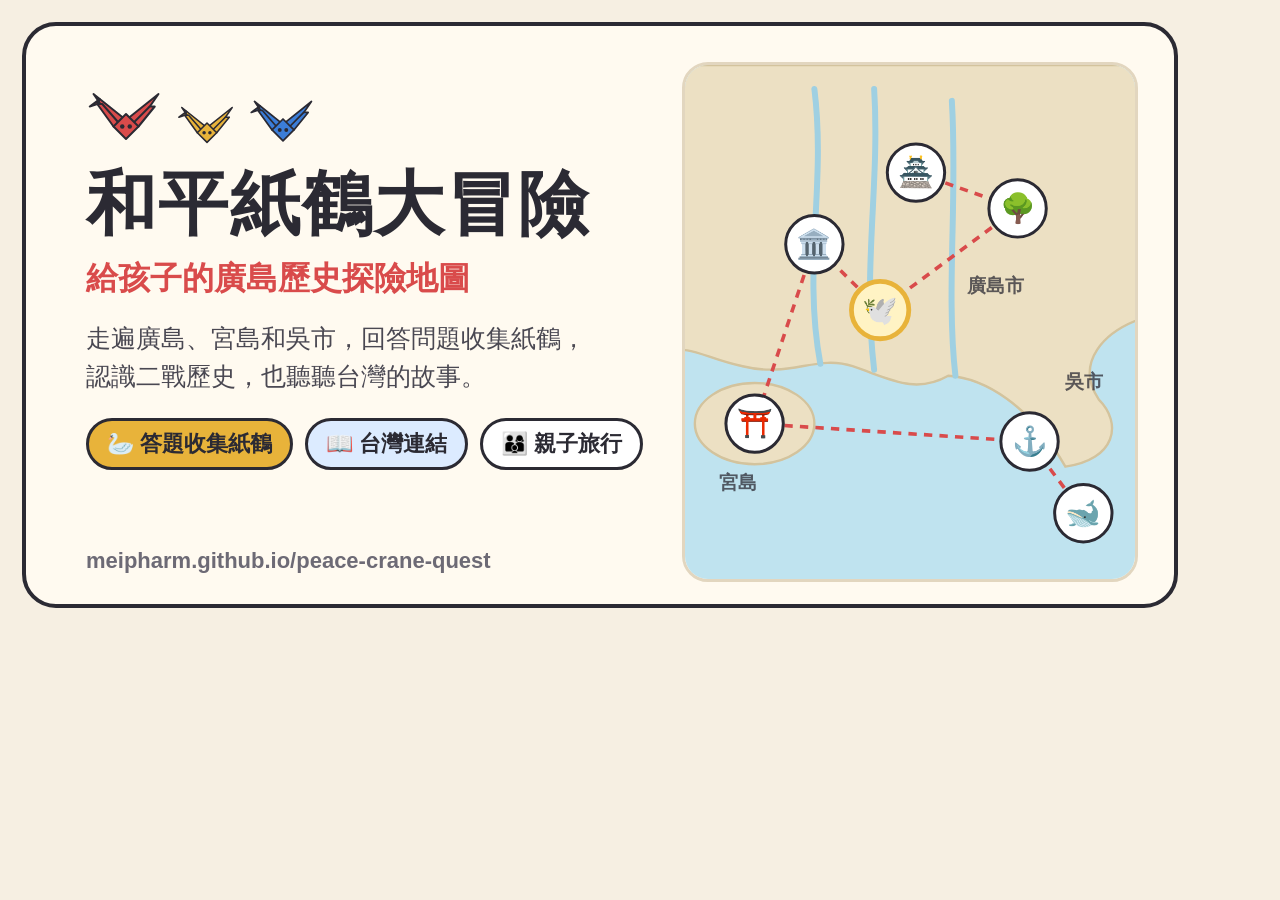
==== og/og.html @ 5ba948e8 "C-007 feat: 加入 Facebook、LINE 分享預覽圖與 OG 設定 新增 1200×630 分享圖 og-image.png（原稿 og/og.html）， 並加上 og:title、" ====
<!doctype html>
<!-- 分享預覽圖原稿（1200×630）。重新產生：用 Edge 無頭模式截圖成 ../og-image.png -->
<html lang="zh-Hant-TW">
<head>
<meta charset="utf-8">
<style>
  html, body { margin: 0; width: 1200px; height: 630px; overflow: hidden; }
  body {
    font-family: 'Microsoft JhengHei', 'Noto Sans TC', sans-serif;
    background: #f6efe2; color: #2b2a33; position: relative;
  }
  .frame { position: absolute; inset: 22px; border: 4px solid #2b2a33; border-radius: 34px; overflow: hidden; background: #fffaf0; }
  .left { position: absolute; left: 60px; top: 48px; width: 580px; }
  .cranes { display: flex; gap: 10px; align-items: flex-end; margin-bottom: 10px; }
  h1 { font-size: 70px; font-weight: 900; margin: 0; line-height: 1.15; letter-spacing: 2px; white-space: nowrap; }
  .sub { font-size: 32px; font-weight: 700; color: #d94b4b; margin: 12px 0 18px; }
  .desc { font-size: 25px; line-height: 1.55; color: #4a4852; margin: 0 0 22px; }
  .tags { display: flex; flex-wrap: wrap; gap: 12px; }
  .tag { font-size: 22px; font-weight: 700; padding: 8px 18px; border-radius: 999px; border: 3px solid #2b2a33; background: #fff; }
  .tag.gold { background: #e8b33a; }
  .tag.blue { background: #dcebff; }
  .map { position: absolute; right: 36px; top: 36px; width: 450px; height: 514px; border-radius: 26px; border: 3px solid #e2d6bf; overflow: hidden; }
  .url { position: absolute; left: 60px; bottom: 30px; font-size: 22px; color: #6d6a75; font-weight: 700; }
</style>
</head>
<body>
<svg width="0" height="0" style="position:absolute">
  <defs>
    <symbol id="crane" viewBox="0 0 64 64">
      <g stroke="#2b2a33" stroke-width="1.6" stroke-linejoin="round">
        <polygon points="6,16 31,36 24,42"/><polygon points="58,16 33,36 40,42"/>
        <polygon points="42,42 55,26 51,26 37,40"/><polygon points="22,42 9,24 13,24 27,40"/>
        <polygon points="9,24 3,26 11,20"/><polygon points="22,42 32,32 42,42 32,52"/>
      </g>
      <circle cx="29" cy="42" r="1.8" fill="#2b2a33"/><circle cx="35" cy="42" r="1.8" fill="#2b2a33"/>
    </symbol>
  </defs>
</svg>

<div class="frame">
  <div class="left">
    <div class="cranes">
      <svg width="80" height="80" fill="#d94b4b"><use href="#crane"/></svg>
      <svg width="62" height="62" fill="#e8b33a"><use href="#crane"/></svg>
      <svg width="70" height="70" fill="#3b7dd8"><use href="#crane"/></svg>
    </div>
    <h1>和平紙鶴大冒險</h1>
    <p class="sub">給孩子的廣島歷史探險地圖</p>
    <p class="desc">走遍廣島、宮島和吳市，回答問題收集紙鶴，<br>認識二戰歷史，也聽聽台灣的故事。</p>
    <div class="tags">
      <span class="tag gold">🦢 答題收集紙鶴</span>
      <span class="tag blue">📖 台灣連結</span>
      <span class="tag">👨‍👩‍👦 親子旅行</span>
    </div>
  </div>

  <svg class="map" viewBox="0 0 400 430" preserveAspectRatio="xMidYMid slice">
    <rect width="400" height="430" fill="#bfe3ef"/>
    <path fill="#ece0c3" stroke="#d3c39d" stroke-width="2" d="M0,0 H400 V210 C360,222 338,250 358,280 C378,300 372,330 330,336 C300,284 262,262 232,260 C204,276 182,262 152,252 C122,242 100,262 60,252 C30,246 12,232 0,242 Z"/>
    <ellipse cx="70" cy="300" rx="50" ry="34" fill="#ece0c3" stroke="#d3c39d" stroke-width="2"/>
    <path d="M120,20 C130,100 110,170 125,250" fill="none" stroke="#9fd0e2" stroke-width="5" stroke-linecap="round"/>
    <path d="M170,20 C175,100 160,170 170,255" fill="none" stroke="#9fd0e2" stroke-width="5" stroke-linecap="round"/>
    <path d="M235,30 C240,110 230,190 238,260" fill="none" stroke="#9fd0e2" stroke-width="5" stroke-linecap="round"/>
    <g stroke="#d94b4b" stroke-width="3" stroke-dasharray="7 6" fill="none">
      <polyline points="205,90 290,120 175,205 120,150 70,300 300,315 345,375"/>
    </g>
    <g font-size="24" text-anchor="middle">
      <g transform="translate(205,90)"><circle r="24" fill="#fff" stroke="#2b2a33" stroke-width="2.5"/><text y="8">🏯</text></g>
      <g transform="translate(290,120)"><circle r="24" fill="#fff" stroke="#2b2a33" stroke-width="2.5"/><text y="8">🌳</text></g>
      <g transform="translate(120,150)"><circle r="24" fill="#fff" stroke="#2b2a33" stroke-width="2.5"/><text y="8">🏛️</text></g>
      <g transform="translate(175,205)"><circle r="24" fill="#fff3c4" stroke="#e8b33a" stroke-width="4"/><text y="8">🕊️</text></g>
      <g transform="translate(70,300)"><circle r="24" fill="#fff" stroke="#2b2a33" stroke-width="2.5"/><text y="8">⛩️</text></g>
      <g transform="translate(300,315)"><circle r="24" fill="#fff" stroke="#2b2a33" stroke-width="2.5"/><text y="8">⚓</text></g>
      <g transform="translate(345,375)"><circle r="24" fill="#fff" stroke="#2b2a33" stroke-width="2.5"/><text y="8">🐋</text></g>
    </g>
    <g font-size="16" font-weight="700" fill="#2b2a33" opacity=".75">
      <text x="248" y="190">廣島市</text><text x="40" y="355">宮島</text><text x="330" y="270">吳市</text>
    </g>
  </svg>

  <div class="url">meipharm.github.io/peace-crane-quest</div>
</div>
</body>
</html>
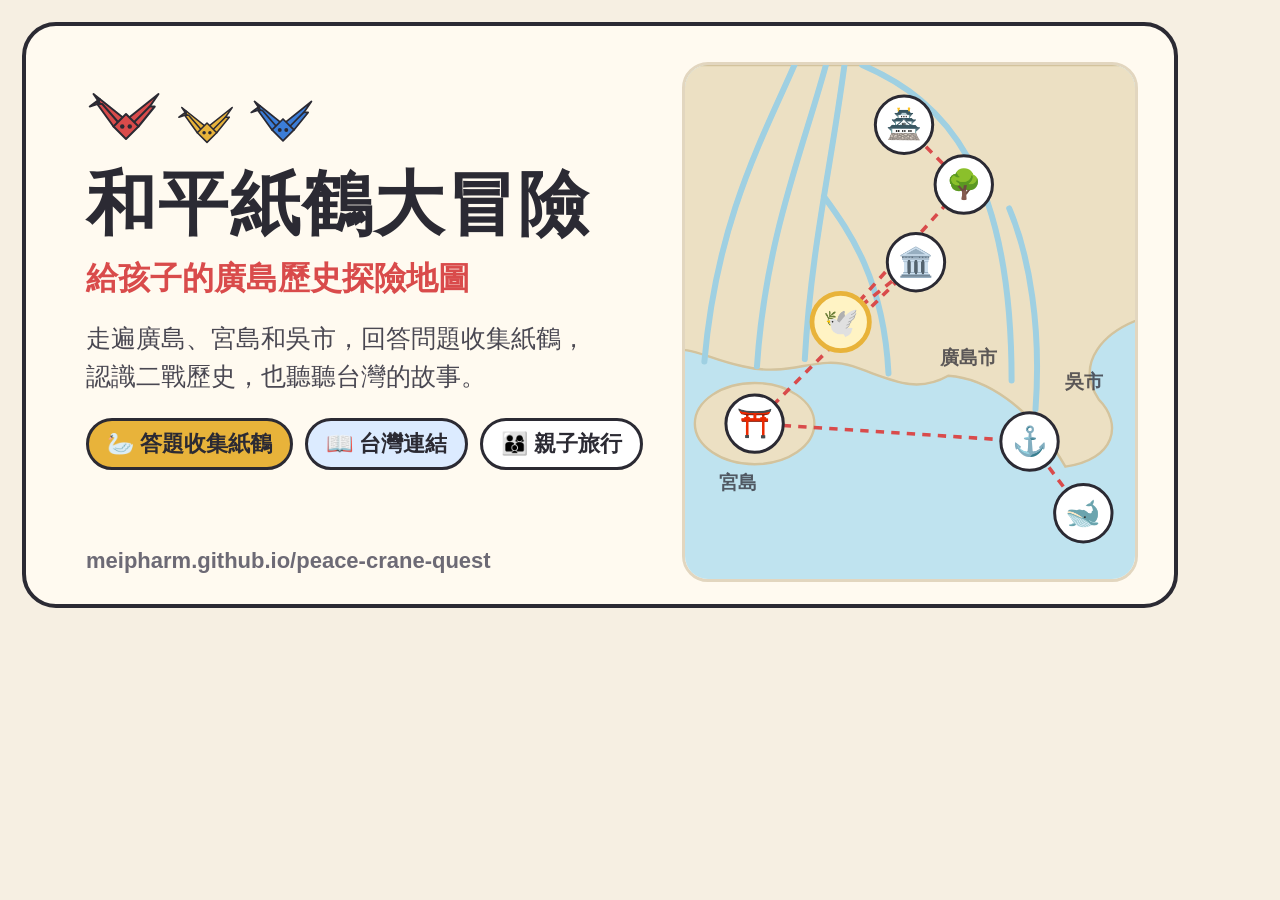
==== commit 8748db0c: "C-011 fix: 分享預覽圖地圖改為六條河，地點位置與網頁地圖一致 Co-Authored-By: Claude Opus 5.5 <noreply@anthropic.com>" ====
--- a/og/og.html
+++ b/og/og.html
@@ -58,23 +58,27 @@
     <rect width="400" height="430" fill="#bfe3ef"/>
     <path fill="#ece0c3" stroke="#d3c39d" stroke-width="2" d="M0,0 H400 V210 C360,222 338,250 358,280 C378,300 372,330 330,336 C300,284 262,262 232,260 C204,276 182,262 152,252 C122,242 100,262 60,252 C30,246 12,232 0,242 Z"/>
     <ellipse cx="70" cy="300" rx="50" ry="34" fill="#ece0c3" stroke="#d3c39d" stroke-width="2"/>
-    <path d="M120,20 C130,100 110,170 125,250" fill="none" stroke="#9fd0e2" stroke-width="5" stroke-linecap="round"/>
-    <path d="M170,20 C175,100 160,170 170,255" fill="none" stroke="#9fd0e2" stroke-width="5" stroke-linecap="round"/>
-    <path d="M235,30 C240,110 230,190 238,260" fill="none" stroke="#9fd0e2" stroke-width="5" stroke-linecap="round"/>
+    <!-- 廣島市中心六條河（示意） -->
+    <path d="M120,-40 C90,40 40,110 28,248" fill="none" stroke="#9fd0e2" stroke-width="5" stroke-linecap="round"/>
+    <path d="M140,-40 C120,50 80,130 72,252" fill="none" stroke="#9fd0e2" stroke-width="5" stroke-linecap="round"/>
+    <path d="M150,-40 C140,60 118,140 112,246" fill="none" stroke="#9fd0e2" stroke-width="5" stroke-linecap="round"/>
+    <path d="M128,110 C150,140 178,180 182,258" fill="none" stroke="#9fd0e2" stroke-width="5" stroke-linecap="round"/>
+    <path d="M160,0 C230,30 285,90 285,264" fill="none" stroke="#9fd0e2" stroke-width="5" stroke-linecap="round"/>
+    <path d="M283,120 C300,160 310,220 305,288" fill="none" stroke="#9fd0e2" stroke-width="5" stroke-linecap="round"/>
     <g stroke="#d94b4b" stroke-width="3" stroke-dasharray="7 6" fill="none">
-      <polyline points="205,90 290,120 175,205 120,150 70,300 300,315 345,375"/>
+      <polyline points="195,50 245,100 142,215 205,165 70,300 300,315 345,375"/>
     </g>
     <g font-size="24" text-anchor="middle">
-      <g transform="translate(205,90)"><circle r="24" fill="#fff" stroke="#2b2a33" stroke-width="2.5"/><text y="8">🏯</text></g>
-      <g transform="translate(290,120)"><circle r="24" fill="#fff" stroke="#2b2a33" stroke-width="2.5"/><text y="8">🌳</text></g>
-      <g transform="translate(120,150)"><circle r="24" fill="#fff" stroke="#2b2a33" stroke-width="2.5"/><text y="8">🏛️</text></g>
-      <g transform="translate(175,205)"><circle r="24" fill="#fff3c4" stroke="#e8b33a" stroke-width="4"/><text y="8">🕊️</text></g>
+      <g transform="translate(195,50)"><circle r="24" fill="#fff" stroke="#2b2a33" stroke-width="2.5"/><text y="8">🏯</text></g>
+      <g transform="translate(245,100)"><circle r="24" fill="#fff" stroke="#2b2a33" stroke-width="2.5"/><text y="8">🌳</text></g>
+      <g transform="translate(205,165)"><circle r="24" fill="#fff" stroke="#2b2a33" stroke-width="2.5"/><text y="8">🏛️</text></g>
+      <g transform="translate(142,215)"><circle r="24" fill="#fff3c4" stroke="#e8b33a" stroke-width="4"/><text y="8">🕊️</text></g>
       <g transform="translate(70,300)"><circle r="24" fill="#fff" stroke="#2b2a33" stroke-width="2.5"/><text y="8">⛩️</text></g>
       <g transform="translate(300,315)"><circle r="24" fill="#fff" stroke="#2b2a33" stroke-width="2.5"/><text y="8">⚓</text></g>
       <g transform="translate(345,375)"><circle r="24" fill="#fff" stroke="#2b2a33" stroke-width="2.5"/><text y="8">🐋</text></g>
     </g>
     <g font-size="16" font-weight="700" fill="#2b2a33" opacity=".75">
-      <text x="248" y="190">廣島市</text><text x="40" y="355">宮島</text><text x="330" y="270">吳市</text>
+      <text x="225" y="250">廣島市</text><text x="40" y="355">宮島</text><text x="330" y="270">吳市</text>
     </g>
   </svg>
 
